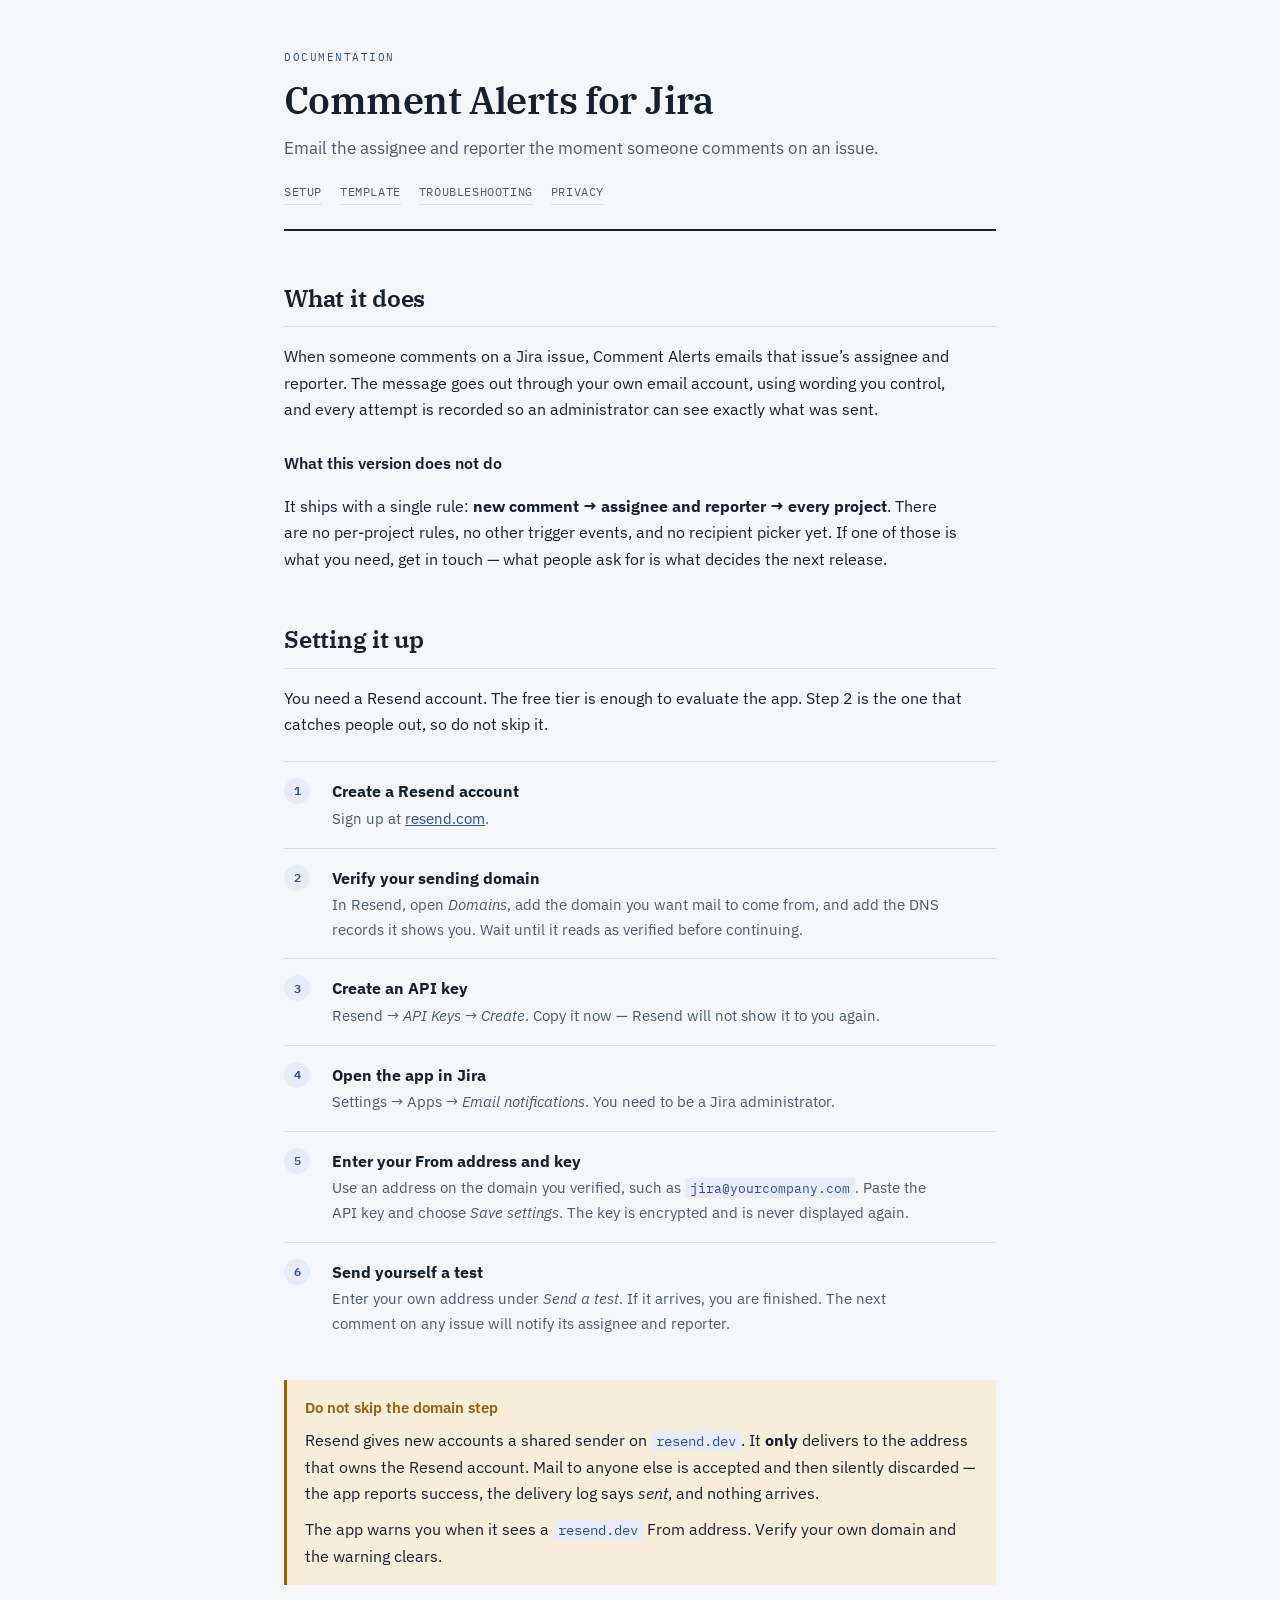
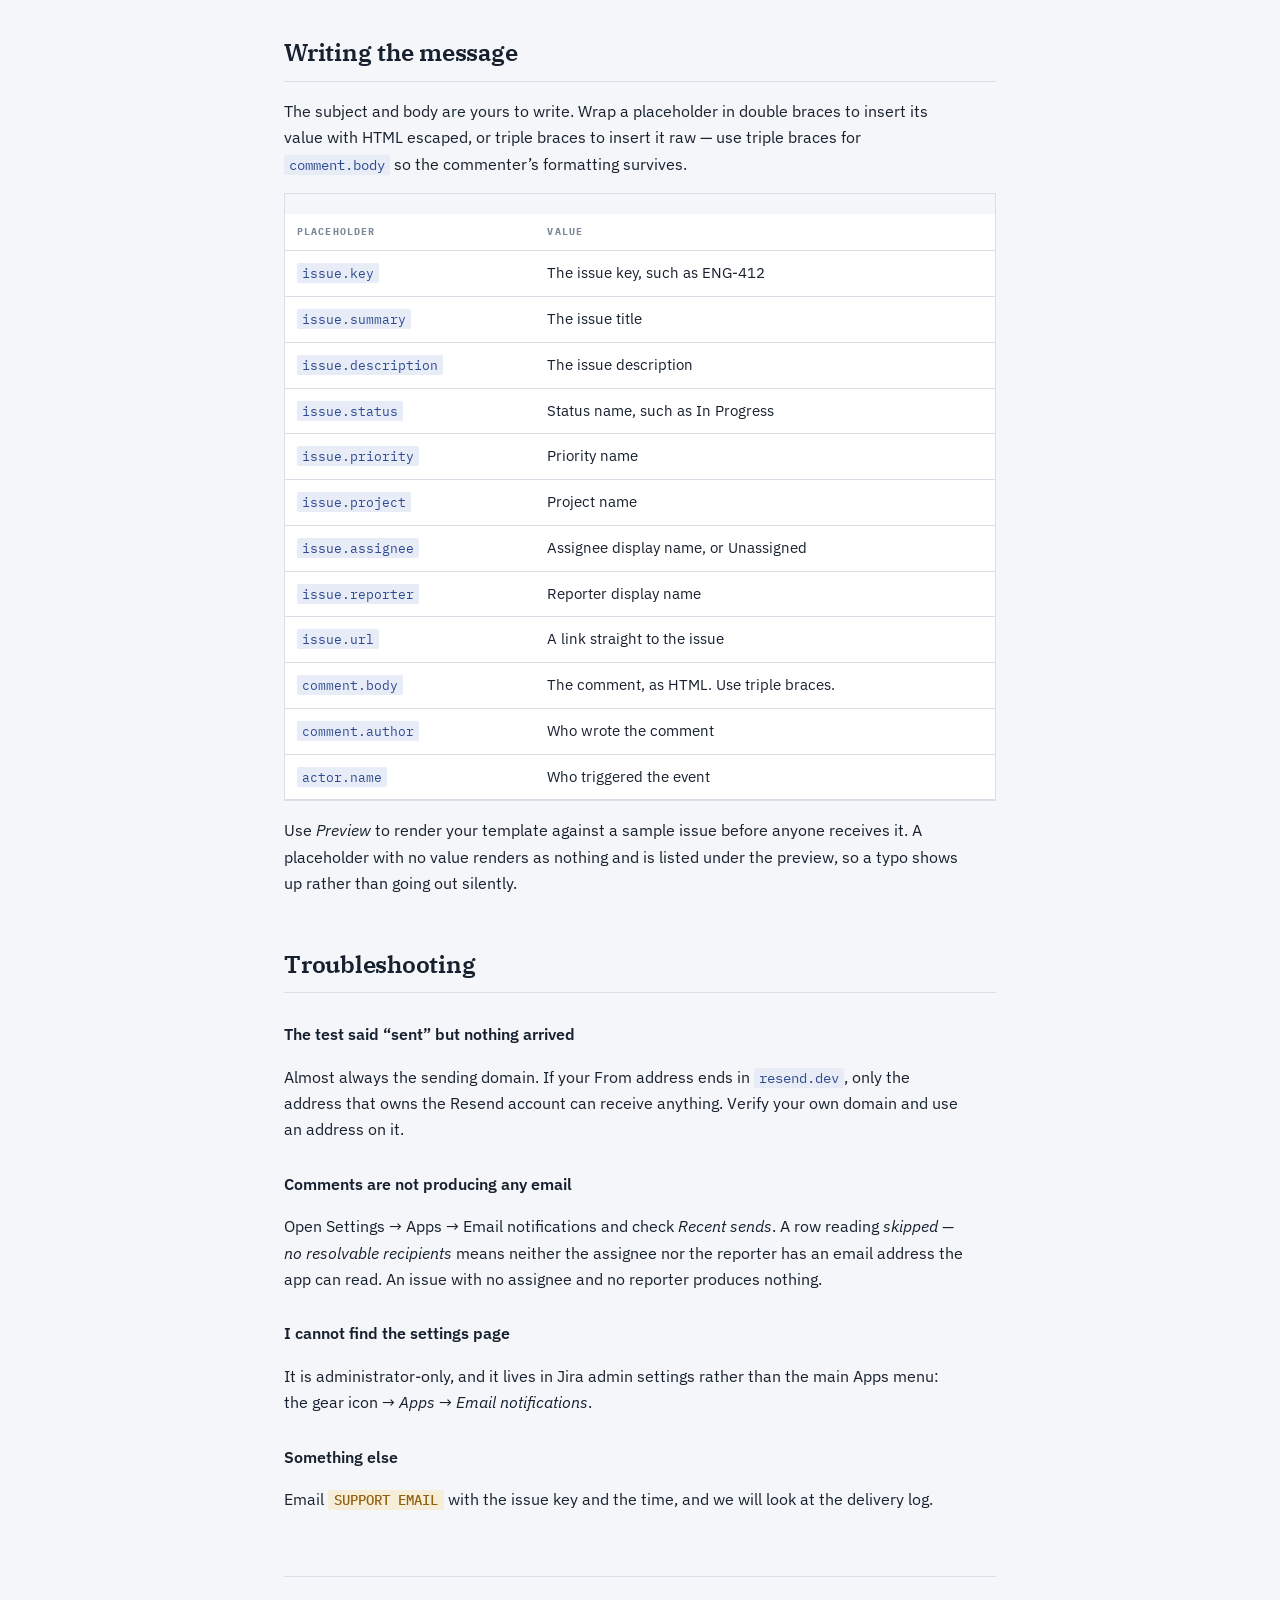
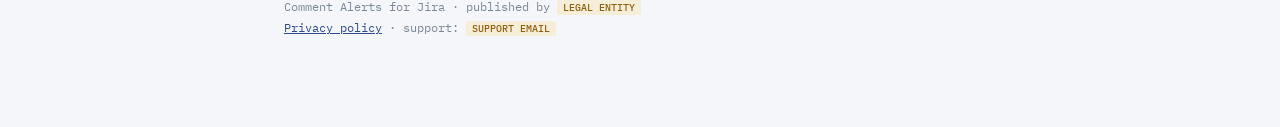
==== index.html @ 955426b3 "Public docs and privacy policy for the Marketplace listing The listing form requires a publicly reac" ====
<!doctype html>
<html lang="en">
<head>
<meta charset="utf-8">
<meta name="viewport" content="width=device-width, initial-scale=1">
<title>Comment Alerts for Jira — Setup guide</title>
<meta name="description" content="Setup and documentation for Comment Alerts for Jira: email the assignee and reporter when someone comments on an issue.">
<link rel="preconnect" href="https://fonts.googleapis.com">
<link rel="preconnect" href="https://fonts.gstatic.com" crossorigin>
<link rel="stylesheet" href="https://fonts.googleapis.com/css2?family=IBM+Plex+Mono:wght@400;500;600&family=IBM+Plex+Sans:wght@400;500;600&family=IBM+Plex+Serif:wght@600&display=swap">
<link rel="stylesheet" href="style.css">
</head>
<body>
<div class="wrap">

<header class="site">
  <p class="kicker">Documentation</p>
  <h1>Comment Alerts for Jira</h1>
  <p class="tagline">Email the assignee and reporter the moment someone comments on an issue.</p>
  <nav class="site">
    <a href="#setup">Setup</a>
    <a href="#template">Template</a>
    <a href="#troubleshooting">Troubleshooting</a>
    <a href="privacy.html">Privacy</a>
  </nav>
</header>

<h2>What it does</h2>
<p>When someone comments on a Jira issue, Comment Alerts emails that issue&rsquo;s assignee and reporter. The message goes out through your own email account, using wording you control, and every attempt is recorded so an administrator can see exactly what was sent.</p>

<h3>What this version does not do</h3>
<p>It ships with a single rule: <strong>new comment &rarr; assignee and reporter &rarr; every project</strong>. There are no per-project rules, no other trigger events, and no recipient picker yet. If one of those is what you need, get in touch &mdash; what people ask for is what decides the next release.</p>

<h2 id="setup">Setting it up</h2>
<p>You need a Resend account. The free tier is enough to evaluate the app. Step 2 is the one that catches people out, so do not skip it.</p>

<ol class="steps">
  <li><span><strong>Create a Resend account</strong><p>Sign up at <a href="https://resend.com">resend.com</a>.</p></span></li>
  <li><span><strong>Verify your sending domain</strong><p>In Resend, open <em>Domains</em>, add the domain you want mail to come from, and add the DNS records it shows you. Wait until it reads as verified before continuing.</p></span></li>
  <li><span><strong>Create an API key</strong><p>Resend &rarr; <em>API Keys</em> &rarr; <em>Create</em>. Copy it now &mdash; Resend will not show it to you again.</p></span></li>
  <li><span><strong>Open the app in Jira</strong><p>Settings &rarr; Apps &rarr; <em>Email notifications</em>. You need to be a Jira administrator.</p></span></li>
  <li><span><strong>Enter your From address and key</strong><p>Use an address on the domain you verified, such as <code>jira@yourcompany.com</code>. Paste the API key and choose <em>Save settings</em>. The key is encrypted and is never displayed again.</p></span></li>
  <li><span><strong>Send yourself a test</strong><p>Enter your own address under <em>Send a test</em>. If it arrives, you are finished. The next comment on any issue will notify its assignee and reporter.</p></span></li>
</ol>

<div class="warn">
  <h3>Do not skip the domain step</h3>
  <p>Resend gives new accounts a shared sender on <code>resend.dev</code>. It <strong>only</strong> delivers to the address that owns the Resend account. Mail to anyone else is accepted and then silently discarded &mdash; the app reports success, the delivery log says <em>sent</em>, and nothing arrives.</p>
  <p>The app warns you when it sees a <code>resend.dev</code> From address. Verify your own domain and the warning clears.</p>
</div>

<h2 id="template">Writing the message</h2>
<p>The subject and body are yours to write. Wrap a placeholder in double braces to insert its value with HTML escaped, or triple braces to insert it raw &mdash; use triple braces for <code>comment.body</code> so the commenter&rsquo;s formatting survives.</p>

<div class="table-wrap">
<table>
  <thead><tr><th>Placeholder</th><th>Value</th></tr></thead>
  <tbody>
    <tr><td><code>issue.key</code></td><td>The issue key, such as ENG-412</td></tr>
    <tr><td><code>issue.summary</code></td><td>The issue title</td></tr>
    <tr><td><code>issue.description</code></td><td>The issue description</td></tr>
    <tr><td><code>issue.status</code></td><td>Status name, such as In Progress</td></tr>
    <tr><td><code>issue.priority</code></td><td>Priority name</td></tr>
    <tr><td><code>issue.project</code></td><td>Project name</td></tr>
    <tr><td><code>issue.assignee</code></td><td>Assignee display name, or Unassigned</td></tr>
    <tr><td><code>issue.reporter</code></td><td>Reporter display name</td></tr>
    <tr><td><code>issue.url</code></td><td>A link straight to the issue</td></tr>
    <tr><td><code>comment.body</code></td><td>The comment, as HTML. Use triple braces.</td></tr>
    <tr><td><code>comment.author</code></td><td>Who wrote the comment</td></tr>
    <tr><td><code>actor.name</code></td><td>Who triggered the event</td></tr>
  </tbody>
</table>
</div>

<p>Use <em>Preview</em> to render your template against a sample issue before anyone receives it. A placeholder with no value renders as nothing and is listed under the preview, so a typo shows up rather than going out silently.</p>

<h2 id="troubleshooting">Troubleshooting</h2>

<h3>The test said &ldquo;sent&rdquo; but nothing arrived</h3>
<p>Almost always the sending domain. If your From address ends in <code>resend.dev</code>, only the address that owns the Resend account can receive anything. Verify your own domain and use an address on it.</p>

<h3>Comments are not producing any email</h3>
<p>Open Settings &rarr; Apps &rarr; Email notifications and check <em>Recent sends</em>. A row reading <em>skipped &mdash; no resolvable recipients</em> means neither the assignee nor the reporter has an email address the app can read. An issue with no assignee and no reporter produces nothing.</p>

<h3>I cannot find the settings page</h3>
<p>It is administrator-only, and it lives in Jira admin settings rather than the main Apps menu: the gear icon &rarr; <em>Apps</em> &rarr; <em>Email notifications</em>.</p>

<h3>Something else</h3>
<p>Email <span class="fill">SUPPORT EMAIL</span> with the issue key and the time, and we will look at the delivery log.</p>

<footer class="site">
  Comment Alerts for Jira &middot; published by <span class="fill">LEGAL ENTITY</span><br>
  <a href="privacy.html">Privacy policy</a> &middot; support: <span class="fill">SUPPORT EMAIL</span>
</footer>

</div>
</body>
</html>
---- style.css ----
:root {
  --paper: #f4f6f9;
  --surface: #ffffff;
  --ink: #16202e;
  --ink-soft: #4d5a6b;
  --ink-faint: #7c8899;
  --rule: #d8dfe7;
  --accent: #2f4b8f;
  --accent-bg: #e7ecf7;
  --warn: #91600f;
  --warn-bg: #f7eeda;
}

@media (prefers-color-scheme: dark) {
  :root {
    --paper: #0d131b;
    --surface: #151d27;
    --ink: #e3e9f0;
    --ink-soft: #a3b0c0;
    --ink-faint: #7d8a9a;
    --rule: #2b3745;
    --accent: #93a9e8;
    --accent-bg: #1d2740;
    --warn: #d7a44f;
    --warn-bg: #2c2415;
  }
}

* { box-sizing: border-box; }

body {
  margin: 0;
  background: var(--paper);
  color: var(--ink);
  font-family: "IBM Plex Sans", -apple-system, BlinkMacSystemFont, "Segoe UI", Helvetica, Arial, sans-serif;
  font-size: 16px;
  line-height: 1.65;
  -webkit-font-smoothing: antialiased;
}

.wrap { max-width: 760px; margin: 0 auto; padding: 0 24px 88px; }

header.site { padding: 48px 0 24px; border-bottom: 2px solid var(--ink); }

.kicker {
  font-family: "IBM Plex Mono", ui-monospace, Menlo, Consolas, monospace;
  font-size: 11px; letter-spacing: 0.14em; text-transform: uppercase;
  color: var(--accent); margin: 0 0 12px;
}

h1 {
  font-family: "IBM Plex Serif", Georgia, serif;
  font-weight: 600; font-size: clamp(28px, 5vw, 38px);
  line-height: 1.15; letter-spacing: -0.015em;
  text-wrap: balance; margin: 0 0 12px;
}

.tagline { color: var(--ink-soft); font-size: 17px; margin: 0; max-width: 60ch; }

nav.site { margin-top: 20px; display: flex; gap: 18px; flex-wrap: wrap; }

nav.site a {
  font-family: "IBM Plex Mono", ui-monospace, Menlo, monospace;
  font-size: 12px; letter-spacing: 0.05em; text-transform: uppercase;
  color: var(--ink-soft); text-decoration: none;
  border-bottom: 1px solid var(--rule); padding-bottom: 2px;
}

nav.site a:hover, nav.site a:focus-visible { color: var(--accent); border-color: var(--accent); }

h2 {
  font-family: "IBM Plex Serif", Georgia, serif;
  font-weight: 600; font-size: 24px; letter-spacing: -0.01em;
  margin: 48px 0 4px; padding-bottom: 8px; border-bottom: 1px solid var(--rule);
}

h3 { font-size: 16px; font-weight: 600; margin: 28px 0 6px; }

p { max-width: 68ch; }

code {
  font-family: "IBM Plex Mono", ui-monospace, Menlo, Consolas, monospace;
  font-size: 0.88em; background: var(--accent-bg); color: var(--accent);
  padding: 1px 5px; border-radius: 2px; word-break: break-word;
}

ol.steps { counter-reset: s; list-style: none; padding: 0; margin: 24px 0 0; }

ol.steps > li {
  counter-increment: s;
  display: grid; grid-template-columns: 32px 1fr; gap: 16px;
  padding: 16px 0; border-top: 1px solid var(--rule);
}

ol.steps > li::before {
  content: counter(s);
  font-family: "IBM Plex Mono", ui-monospace, Menlo, monospace;
  font-size: 12px; font-weight: 600;
  color: var(--accent); background: var(--accent-bg);
  width: 26px; height: 26px; border-radius: 50%;
  display: flex; align-items: center; justify-content: center;
}

ol.steps strong { display: block; margin-bottom: 2px; }
ol.steps p { margin: 0; color: var(--ink-soft); font-size: 15px; }

.warn {
  background: var(--warn-bg); border-left: 3px solid var(--warn);
  padding: 16px 18px; margin: 28px 0 0;
}

.warn h3 { margin: 0 0 6px; color: var(--warn); font-size: 15px; }
.warn p { margin: 0 0 10px; }
.warn p:last-child { margin-bottom: 0; }

.fill {
  font-family: "IBM Plex Mono", ui-monospace, Menlo, monospace;
  font-size: 0.88em; background: var(--warn-bg); color: var(--warn);
  padding: 1px 6px; border-radius: 2px; font-weight: 500;
}

table { width: 100%; border-collapse: collapse; margin-top: 20px; font-size: 15px; background: var(--surface); }
th { text-align: left; font-family: "IBM Plex Mono", ui-monospace, Menlo, monospace;
     font-size: 10px; letter-spacing: 0.11em; text-transform: uppercase; color: var(--ink-faint);
     padding: 10px 12px; border-bottom: 1px solid var(--rule); }
td { padding: 10px 12px; border-bottom: 1px solid var(--rule); vertical-align: top; }
.table-wrap { overflow-x: auto; border: 1px solid var(--rule); }

footer.site {
  margin-top: 64px; padding-top: 20px; border-top: 1px solid var(--rule);
  font-family: "IBM Plex Mono", ui-monospace, Menlo, monospace;
  font-size: 11.5px; color: var(--ink-faint); line-height: 1.8;
}

a { color: var(--accent); }
a:focus-visible { outline: 2px solid var(--accent); outline-offset: 2px; }
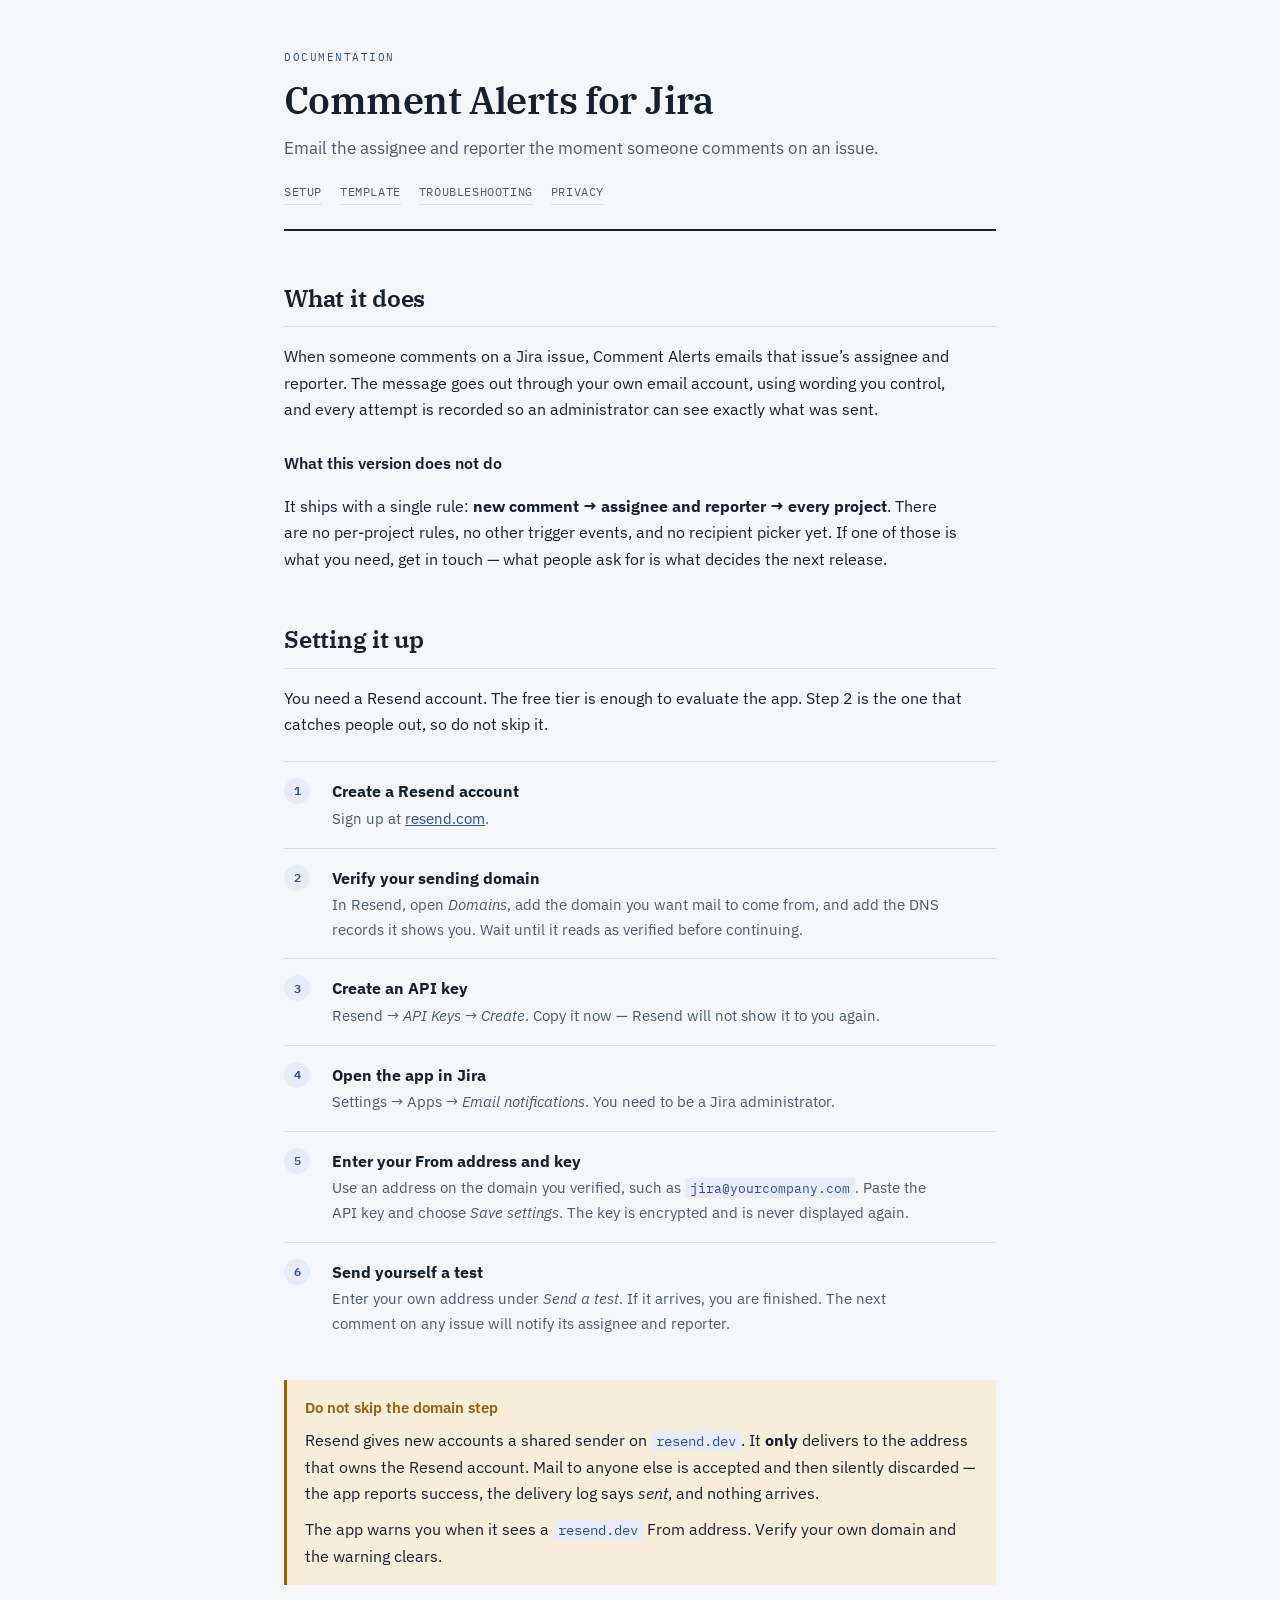
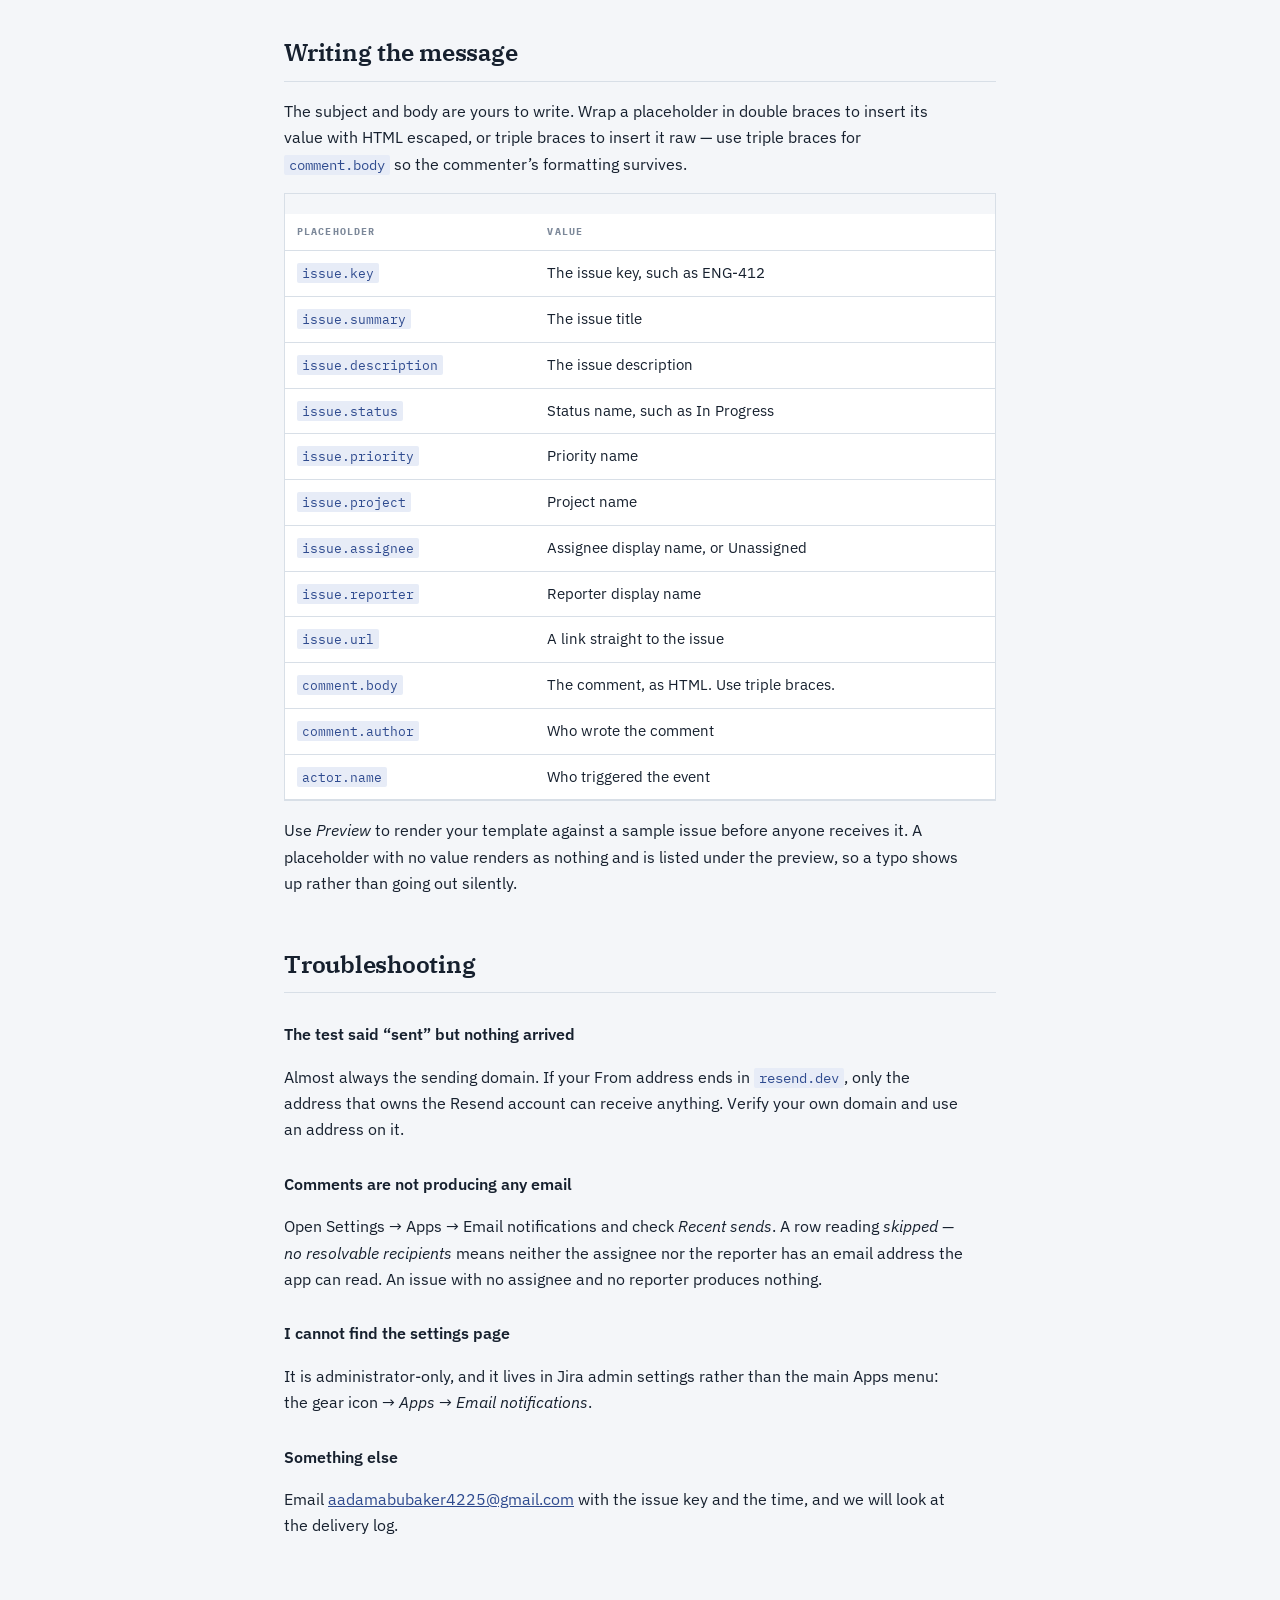
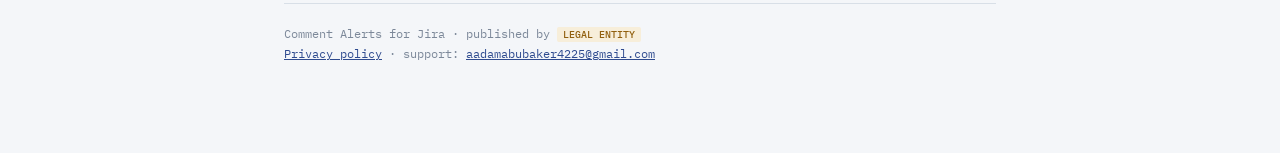
==== commit 916a49be: "Fill in the support address Three placeholders across the two pages become mailto links. LEGAL ENTIT" ====
--- a/index.html
+++ b/index.html
@@ -86,11 +86,11 @@
 <p>It is administrator-only, and it lives in Jira admin settings rather than the main Apps menu: the gear icon &rarr; <em>Apps</em> &rarr; <em>Email notifications</em>.</p>
 
 <h3>Something else</h3>
-<p>Email <span class="fill">SUPPORT EMAIL</span> with the issue key and the time, and we will look at the delivery log.</p>
+<p>Email <a href="mailto:aadamabubaker4225@gmail.com">aadamabubaker4225@gmail.com</a> with the issue key and the time, and we will look at the delivery log.</p>
 
 <footer class="site">
   Comment Alerts for Jira &middot; published by <span class="fill">LEGAL ENTITY</span><br>
-  <a href="privacy.html">Privacy policy</a> &middot; support: <span class="fill">SUPPORT EMAIL</span>
+  <a href="privacy.html">Privacy policy</a> &middot; support: <a href="mailto:aadamabubaker4225@gmail.com">aadamabubaker4225@gmail.com</a>
 </footer>
 
 </div>
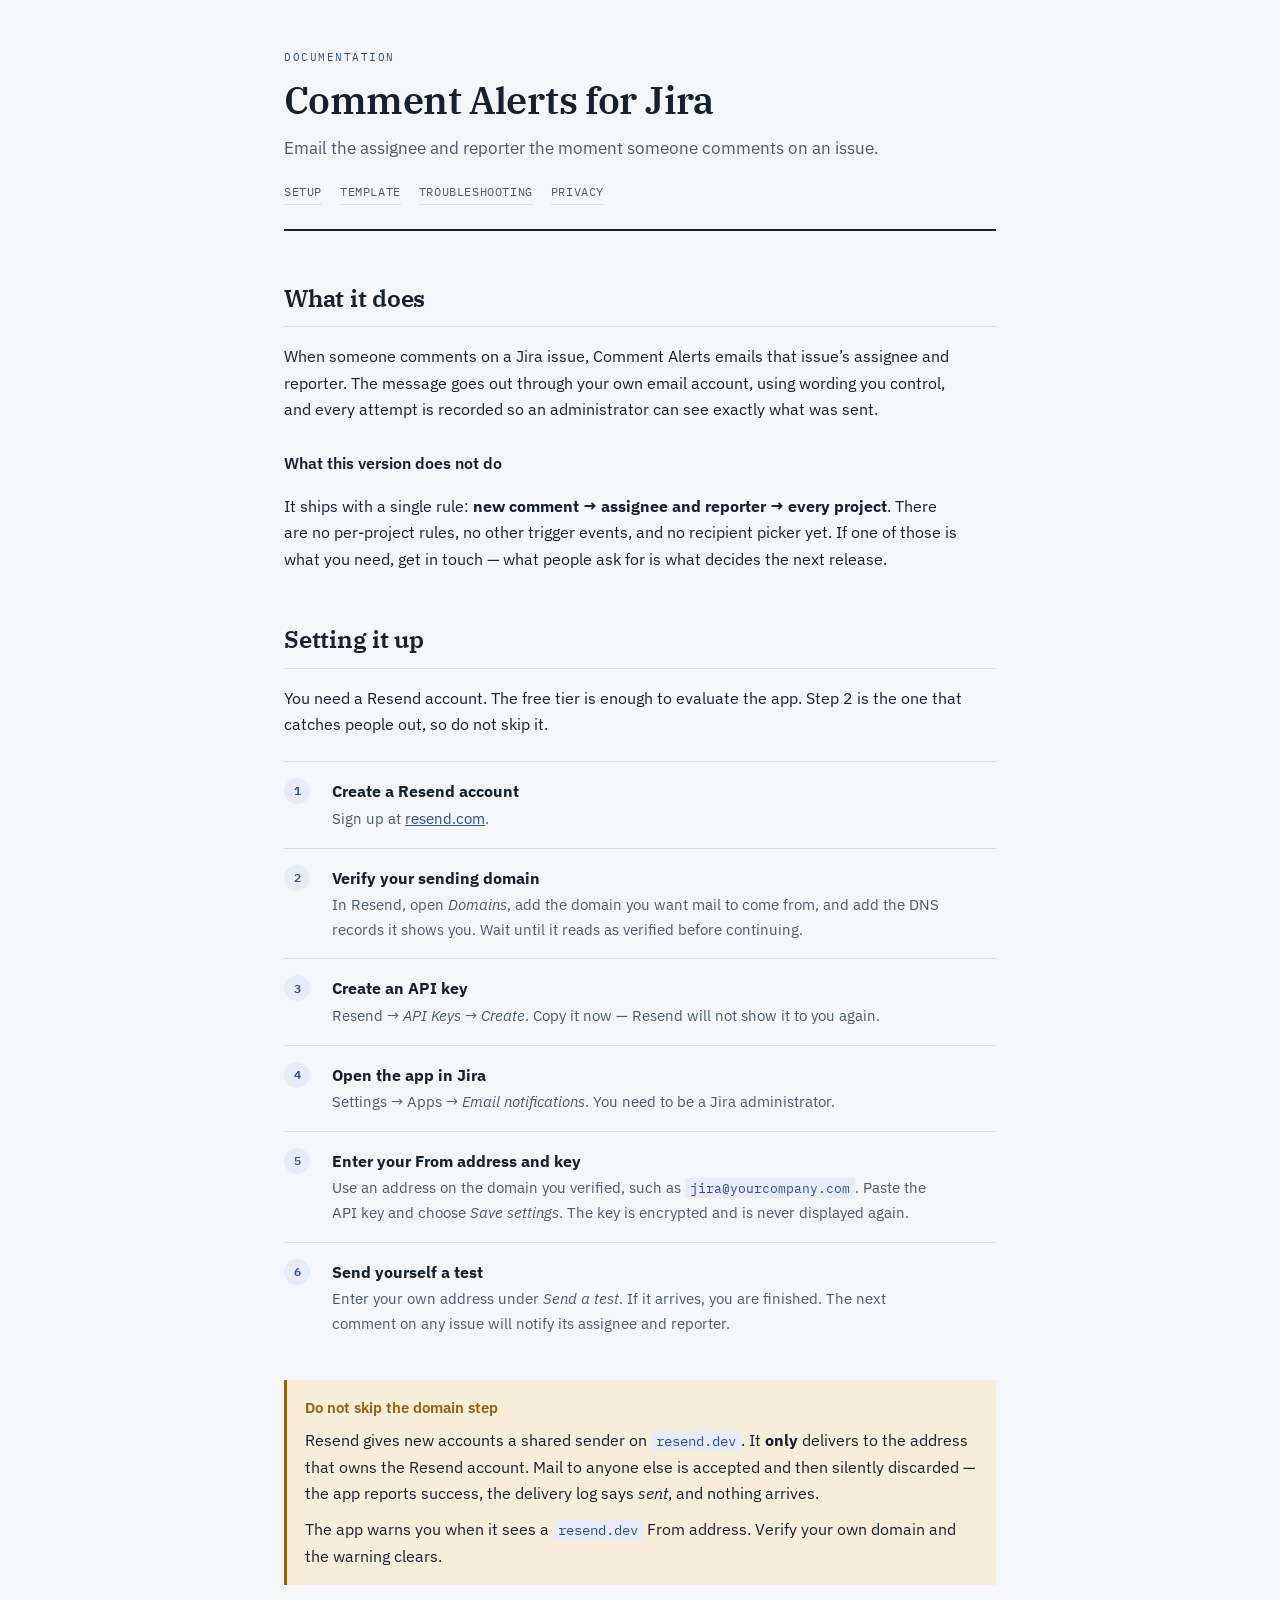
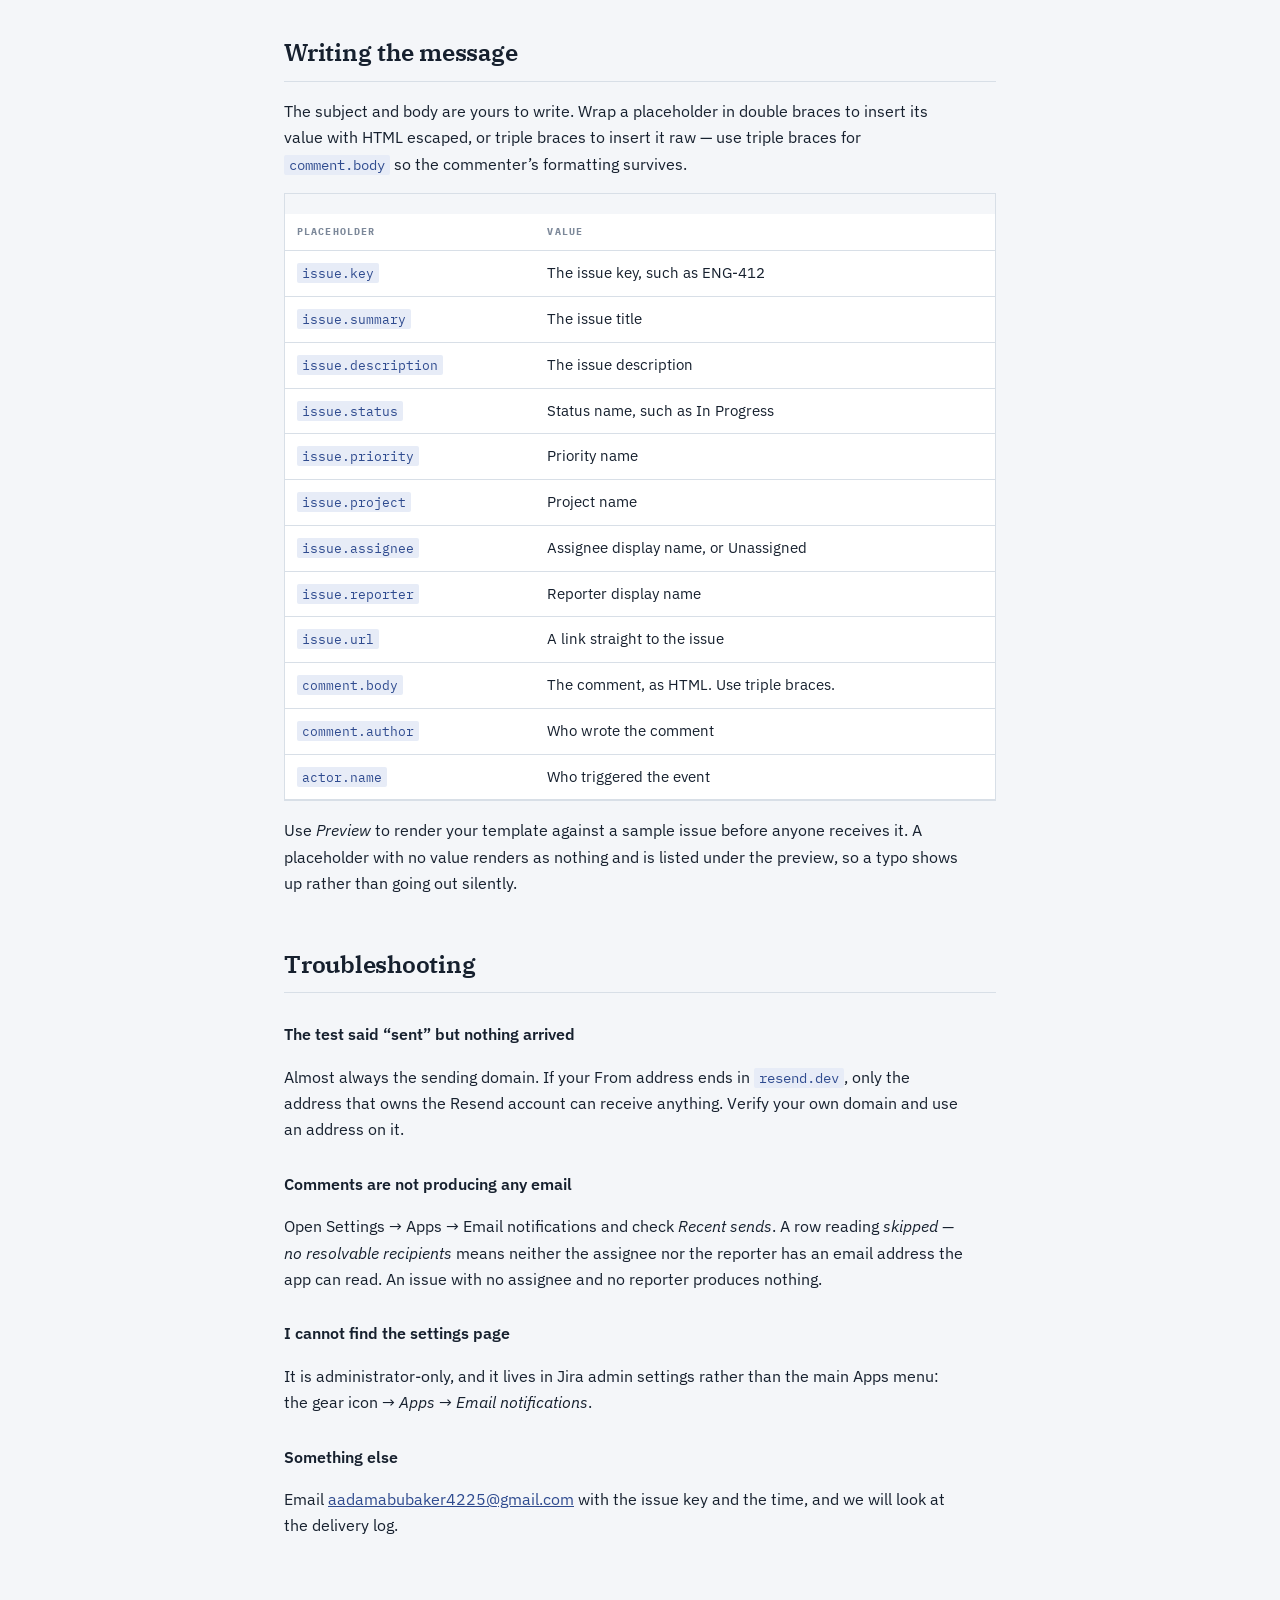
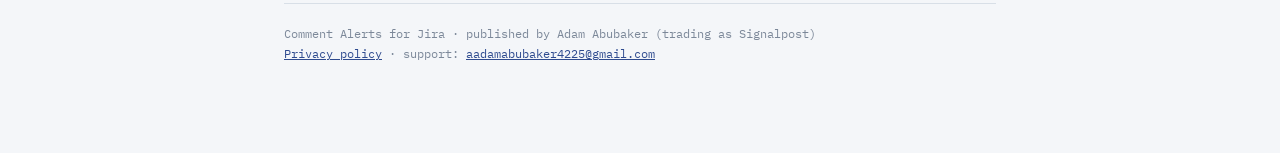
==== commit 1166f28c: "Name the publisher on both pages The four LEGAL ENTITY placeholders become "Adam Abubaker (trading a" ====
--- a/index.html
+++ b/index.html
@@ -89,7 +89,7 @@
 <p>Email <a href="mailto:aadamabubaker4225@gmail.com">aadamabubaker4225@gmail.com</a> with the issue key and the time, and we will look at the delivery log.</p>
 
 <footer class="site">
-  Comment Alerts for Jira &middot; published by <span class="fill">LEGAL ENTITY</span><br>
+  Comment Alerts for Jira &middot; published by Adam Abubaker (trading as Signalpost)<br>
   <a href="privacy.html">Privacy policy</a> &middot; support: <a href="mailto:aadamabubaker4225@gmail.com">aadamabubaker4225@gmail.com</a>
 </footer>
 
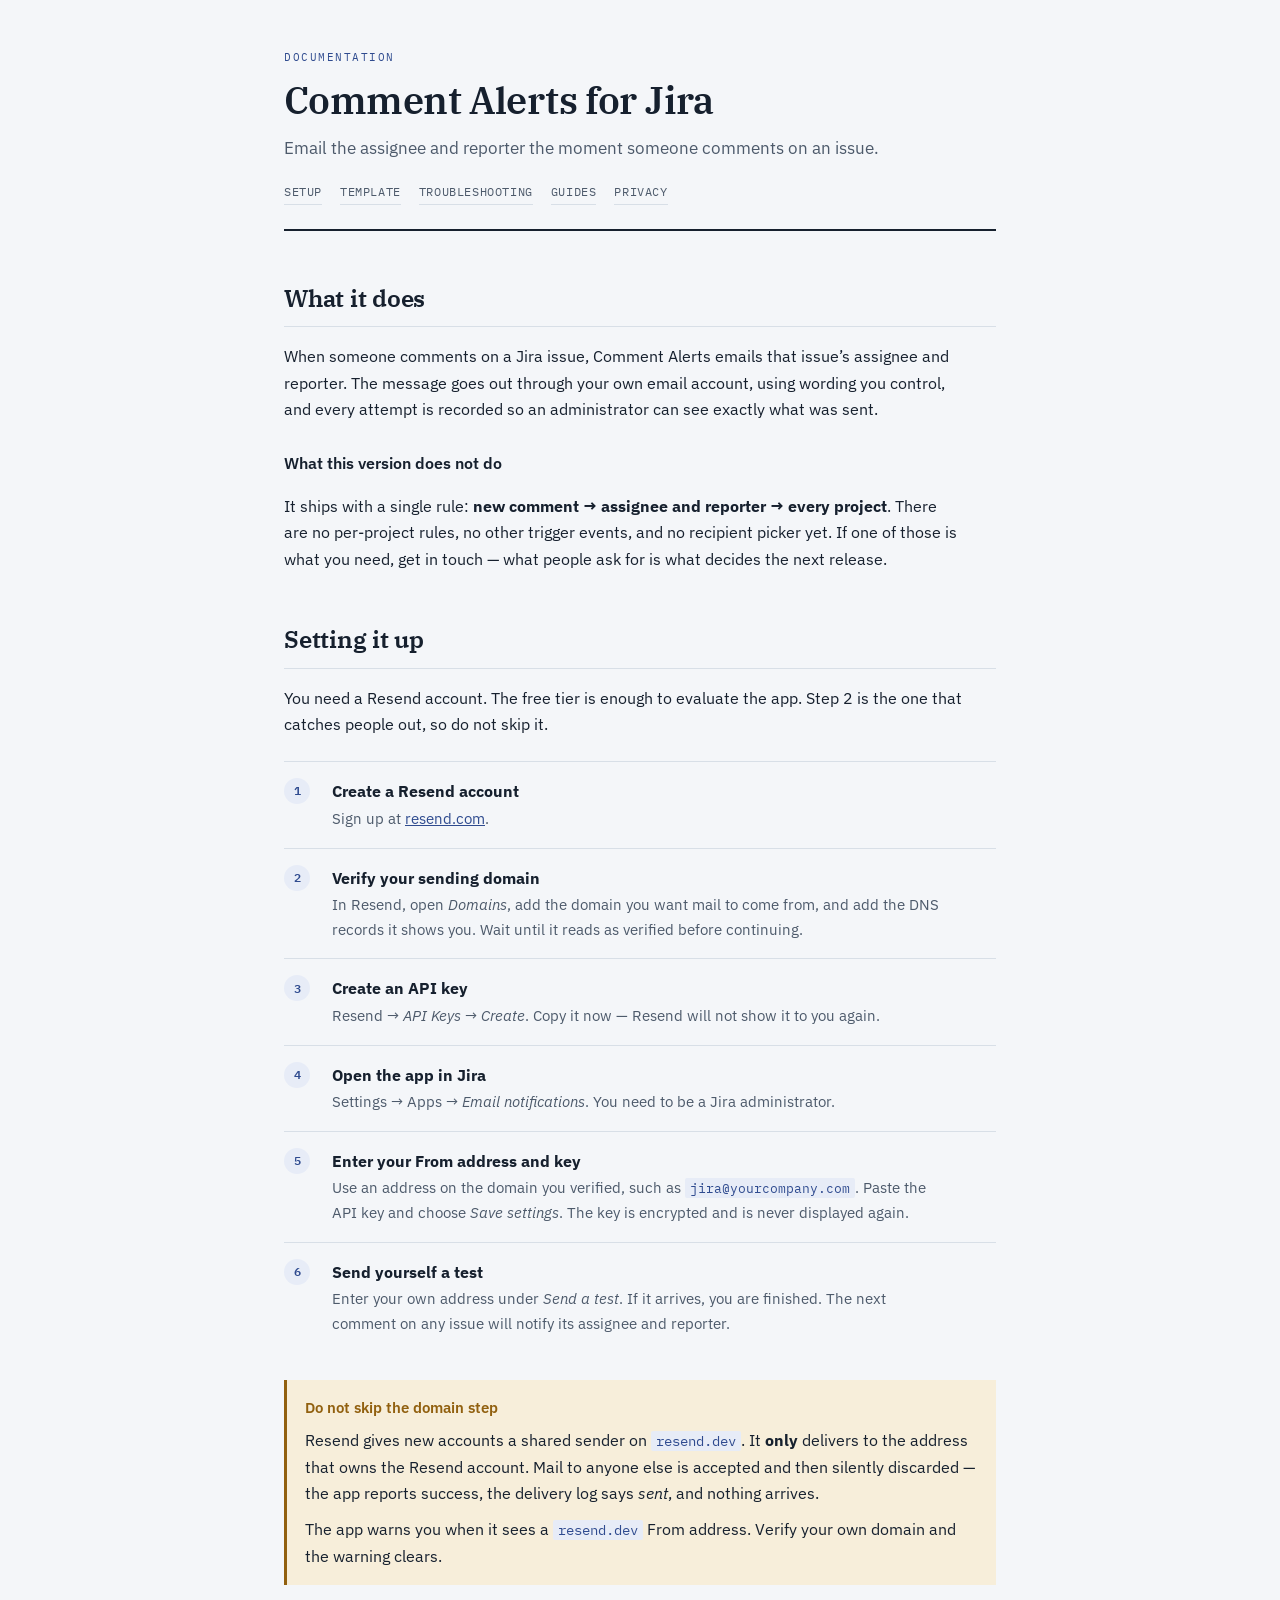
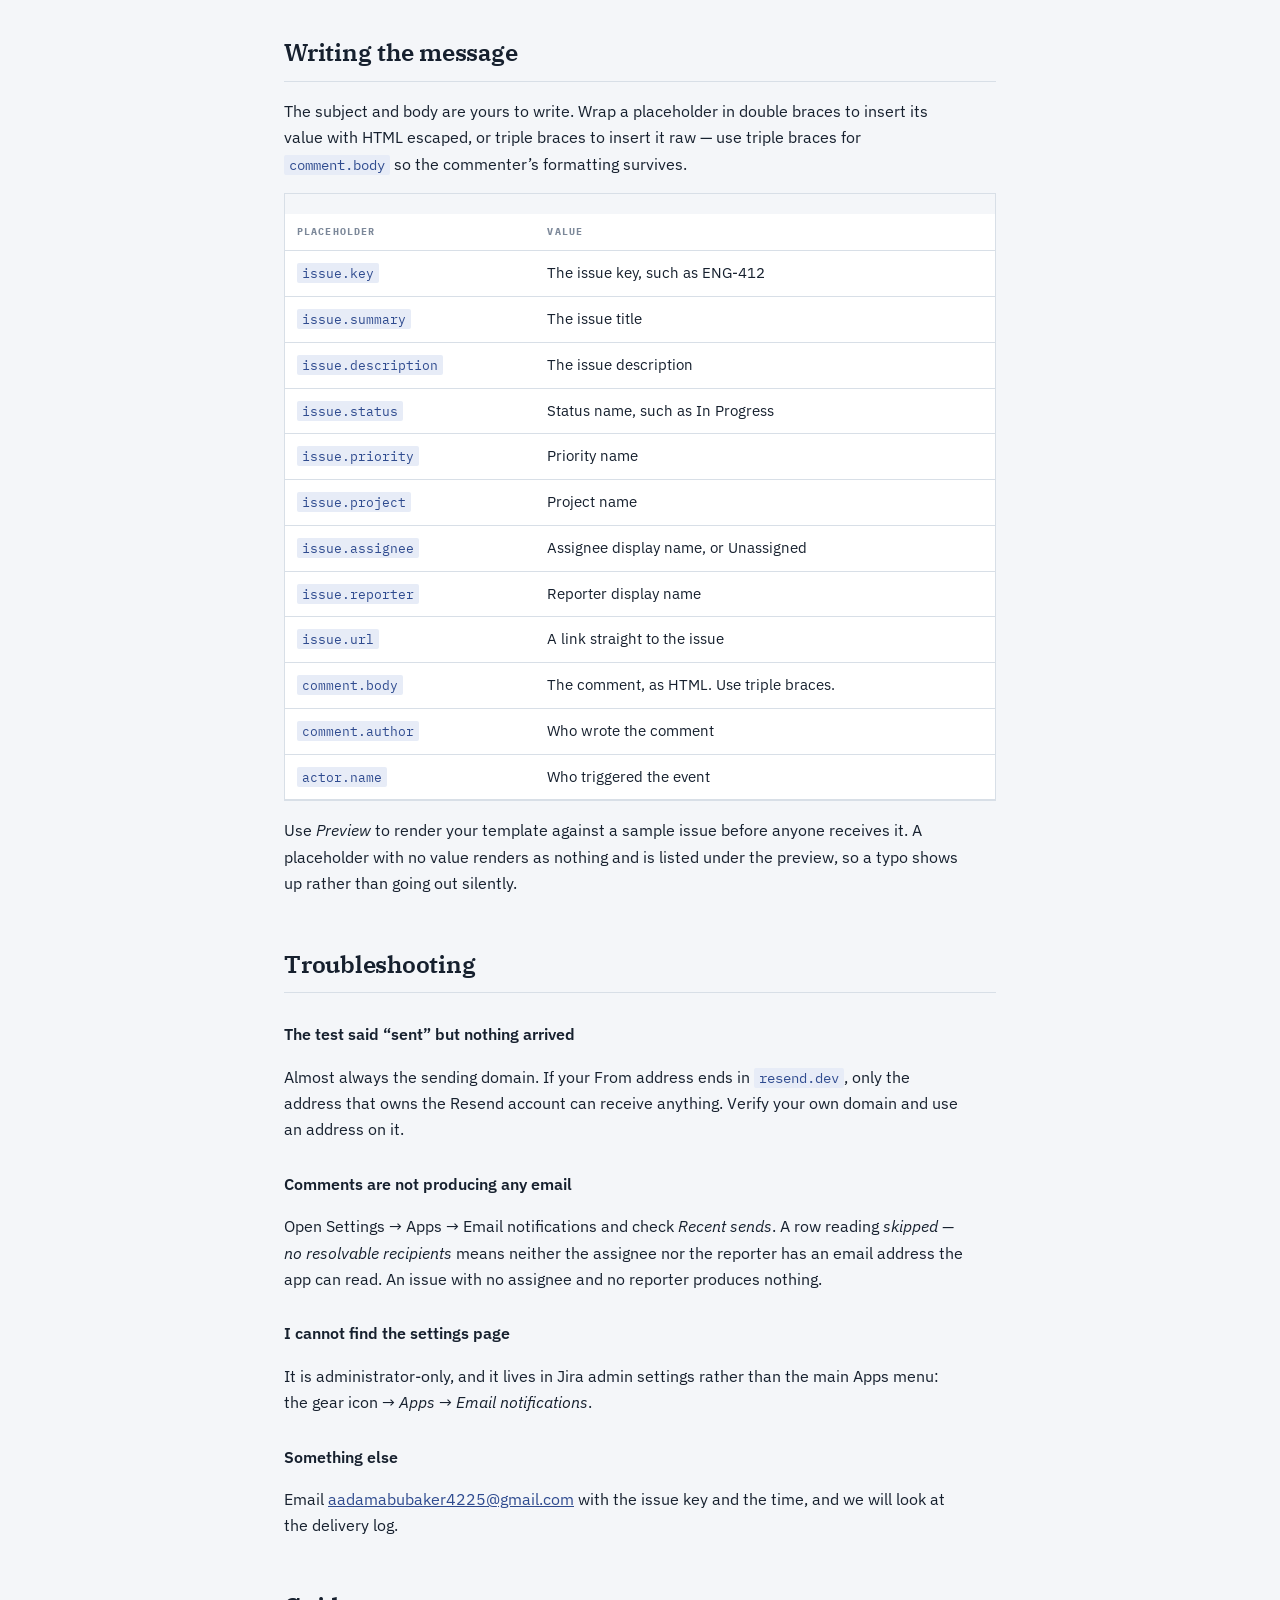
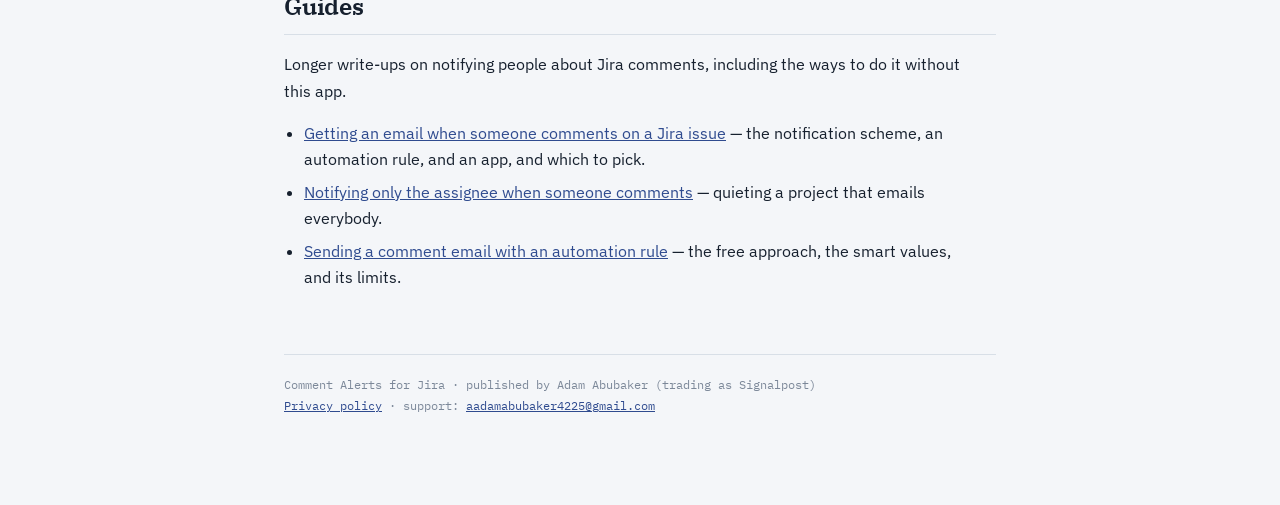
==== commit 7f80f04e: "Add three guides on Jira comment notifications Marketplace search does nothing for an app with no in" ====
--- a/index.html
+++ b/index.html
@@ -21,6 +21,7 @@
     <a href="#setup">Setup</a>
     <a href="#template">Template</a>
     <a href="#troubleshooting">Troubleshooting</a>
+    <a href="#guides">Guides</a>
     <a href="privacy.html">Privacy</a>
   </nav>
 </header>
@@ -88,6 +89,14 @@
 <h3>Something else</h3>
 <p>Email <a href="mailto:aadamabubaker4225@gmail.com">aadamabubaker4225@gmail.com</a> with the issue key and the time, and we will look at the delivery log.</p>
 
+<h2 id="guides">Guides</h2>
+<p>Longer write-ups on notifying people about Jira comments, including the ways to do it without this app.</p>
+<ul>
+  <li><a href="jira-email-when-someone-comments.html">Getting an email when someone comments on a Jira issue</a> &mdash; the notification scheme, an automation rule, and an app, and which to pick.</li>
+  <li><a href="notify-only-assignee-and-reporter.html">Notifying only the assignee when someone comments</a> &mdash; quieting a project that emails everybody.</li>
+  <li><a href="jira-automation-comment-email.html">Sending a comment email with an automation rule</a> &mdash; the free approach, the smart values, and its limits.</li>
+</ul>
+
 <footer class="site">
   Comment Alerts for Jira &middot; published by Adam Abubaker (trading as Signalpost)<br>
   <a href="privacy.html">Privacy policy</a> &middot; support: <a href="mailto:aadamabubaker4225@gmail.com">aadamabubaker4225@gmail.com</a>
--- a/style.css
+++ b/style.css
@@ -77,6 +77,8 @@
 h3 { font-size: 16px; font-weight: 600; margin: 28px 0 6px; }
 
 p { max-width: 68ch; }
+ul { max-width: 68ch; padding-left: 20px; }
+ul li { margin: 6px 0; }
 
 code {
   font-family: "IBM Plex Mono", ui-monospace, Menlo, Consolas, monospace;
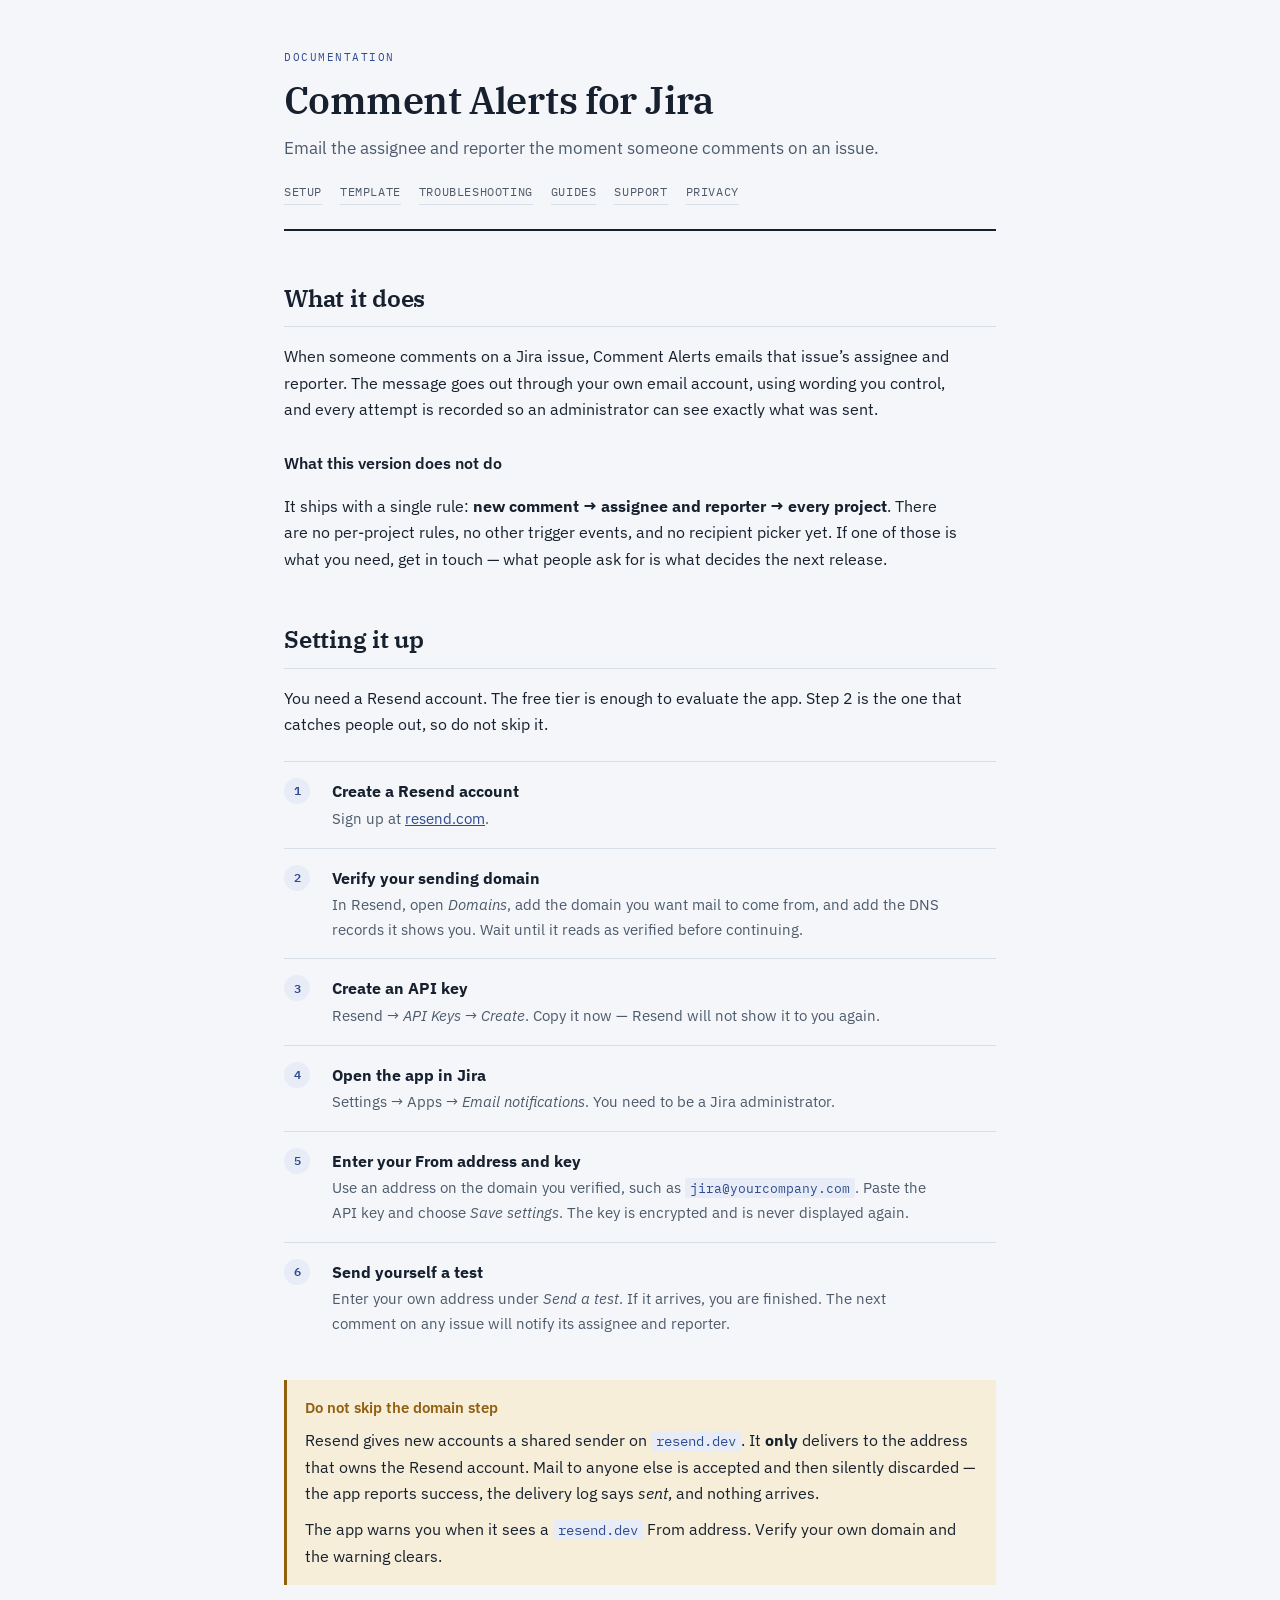
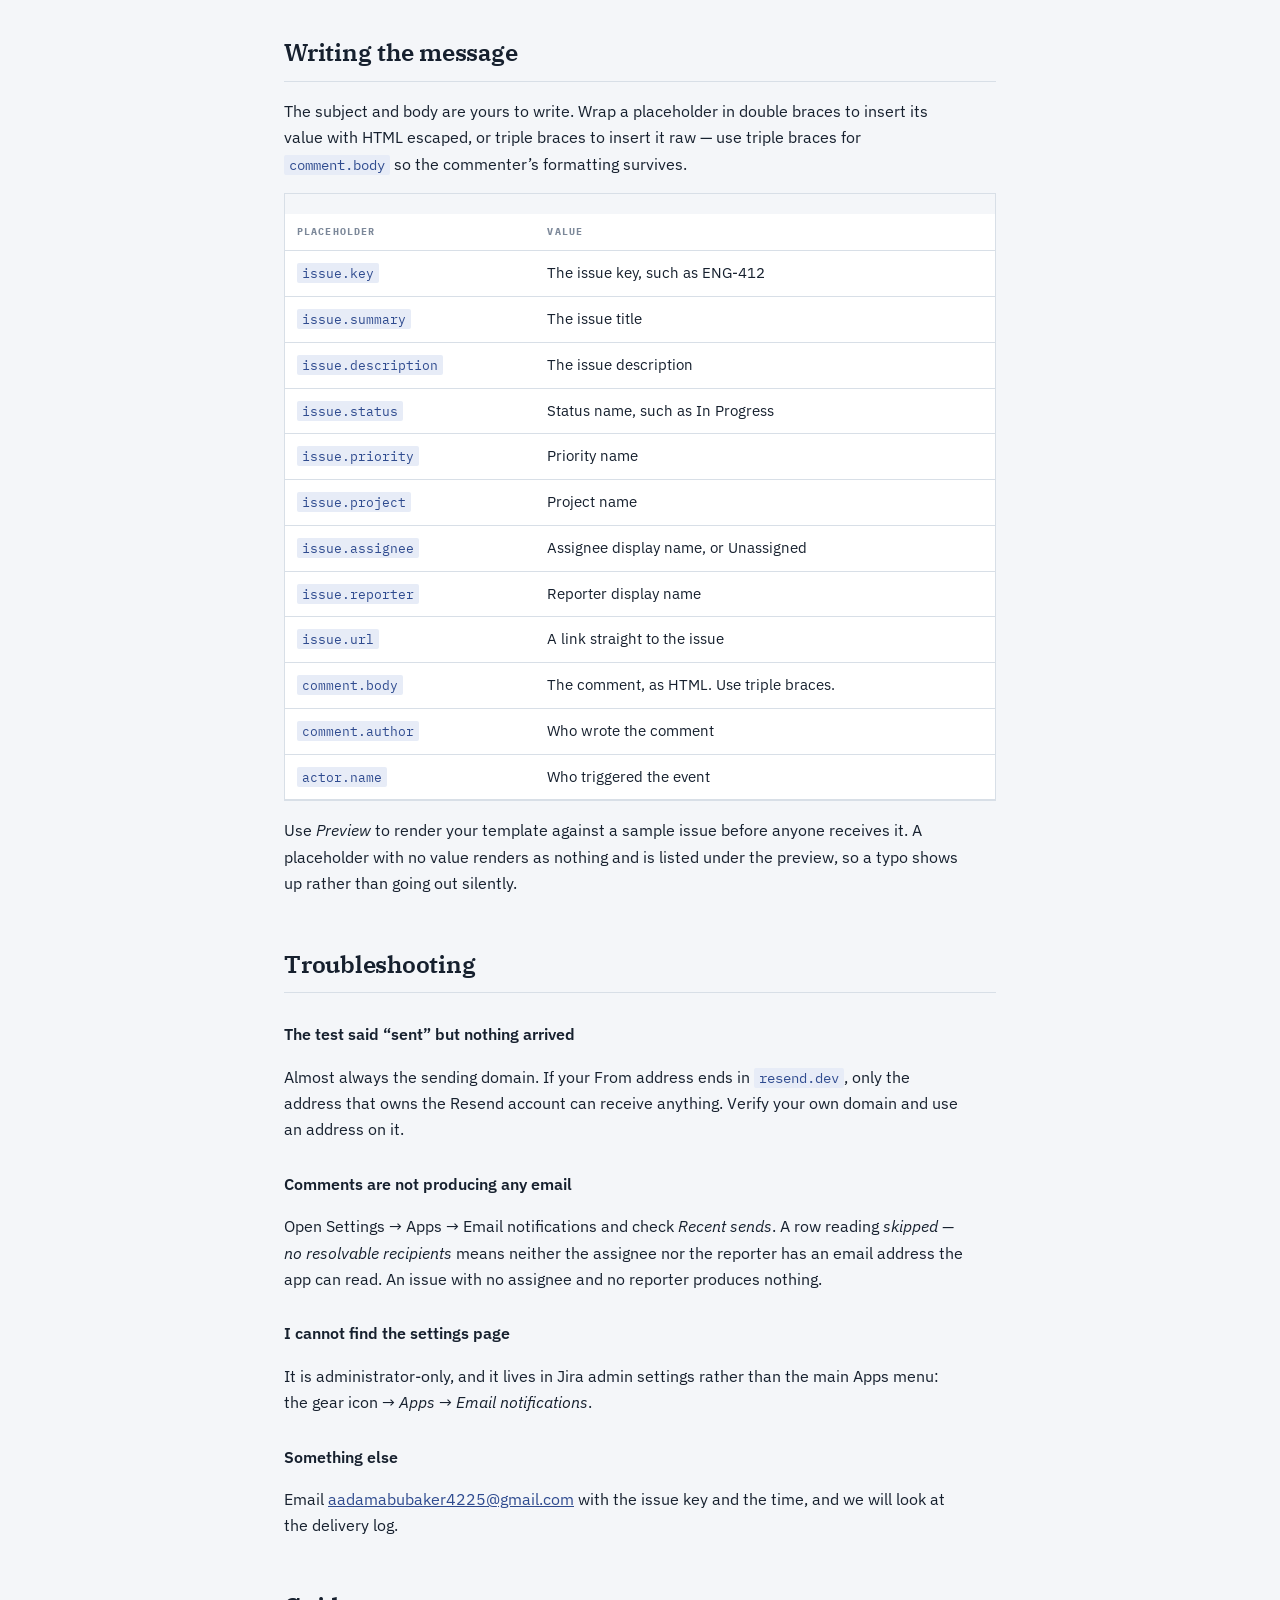
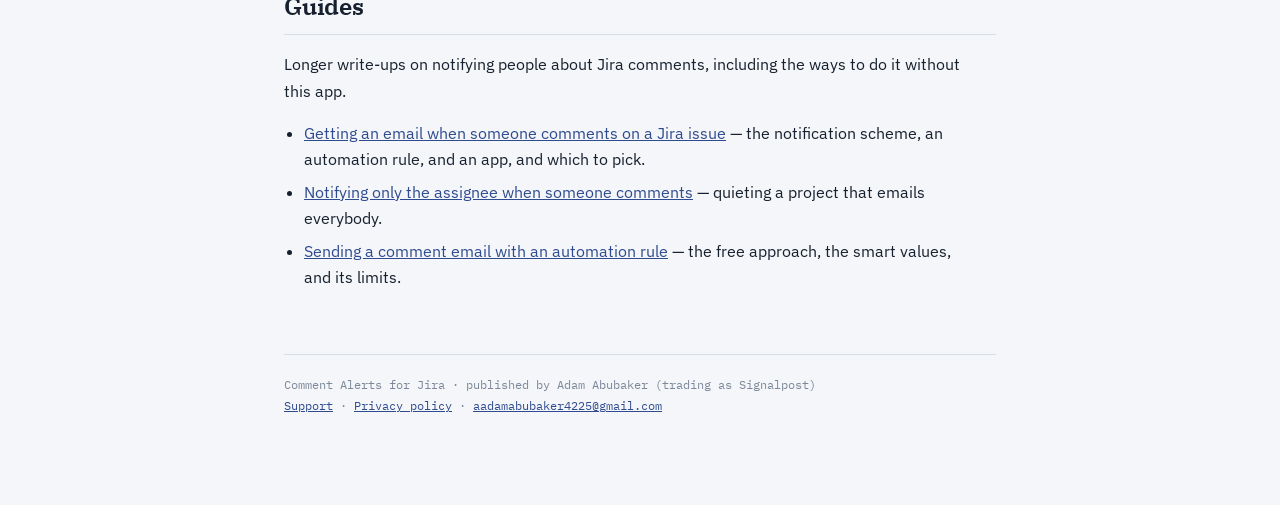
==== commit e2d2445a: "Add the support page the listing points at The Support URL on the Marketplace listing was returning " ====
--- a/index.html
+++ b/index.html
@@ -22,6 +22,7 @@
     <a href="#template">Template</a>
     <a href="#troubleshooting">Troubleshooting</a>
     <a href="#guides">Guides</a>
+    <a href="support.html">Support</a>
     <a href="privacy.html">Privacy</a>
   </nav>
 </header>
@@ -99,7 +100,7 @@
 
 <footer class="site">
   Comment Alerts for Jira &middot; published by Adam Abubaker (trading as Signalpost)<br>
-  <a href="privacy.html">Privacy policy</a> &middot; support: <a href="mailto:aadamabubaker4225@gmail.com">aadamabubaker4225@gmail.com</a>
+  <a href="support.html">Support</a> &middot; <a href="privacy.html">Privacy policy</a> &middot; <a href="mailto:aadamabubaker4225@gmail.com">aadamabubaker4225@gmail.com</a>
 </footer>
 
 </div>
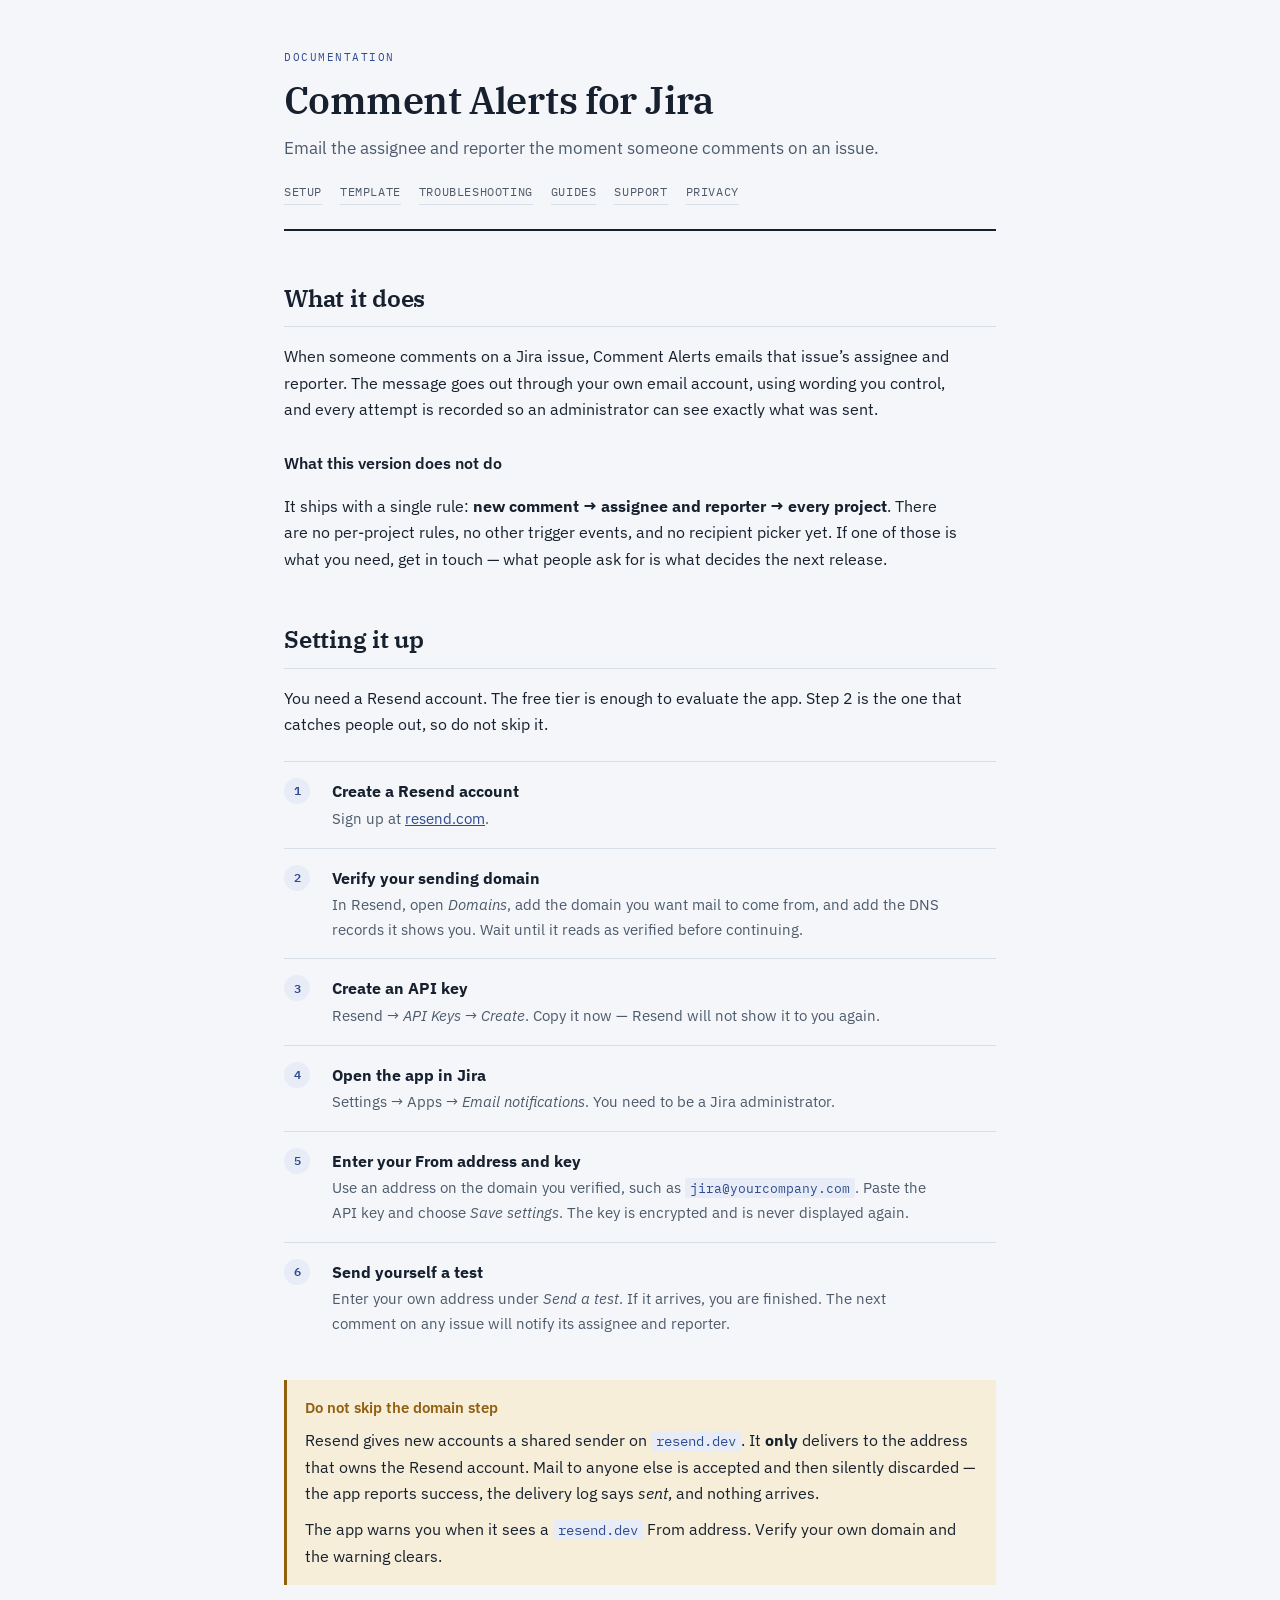
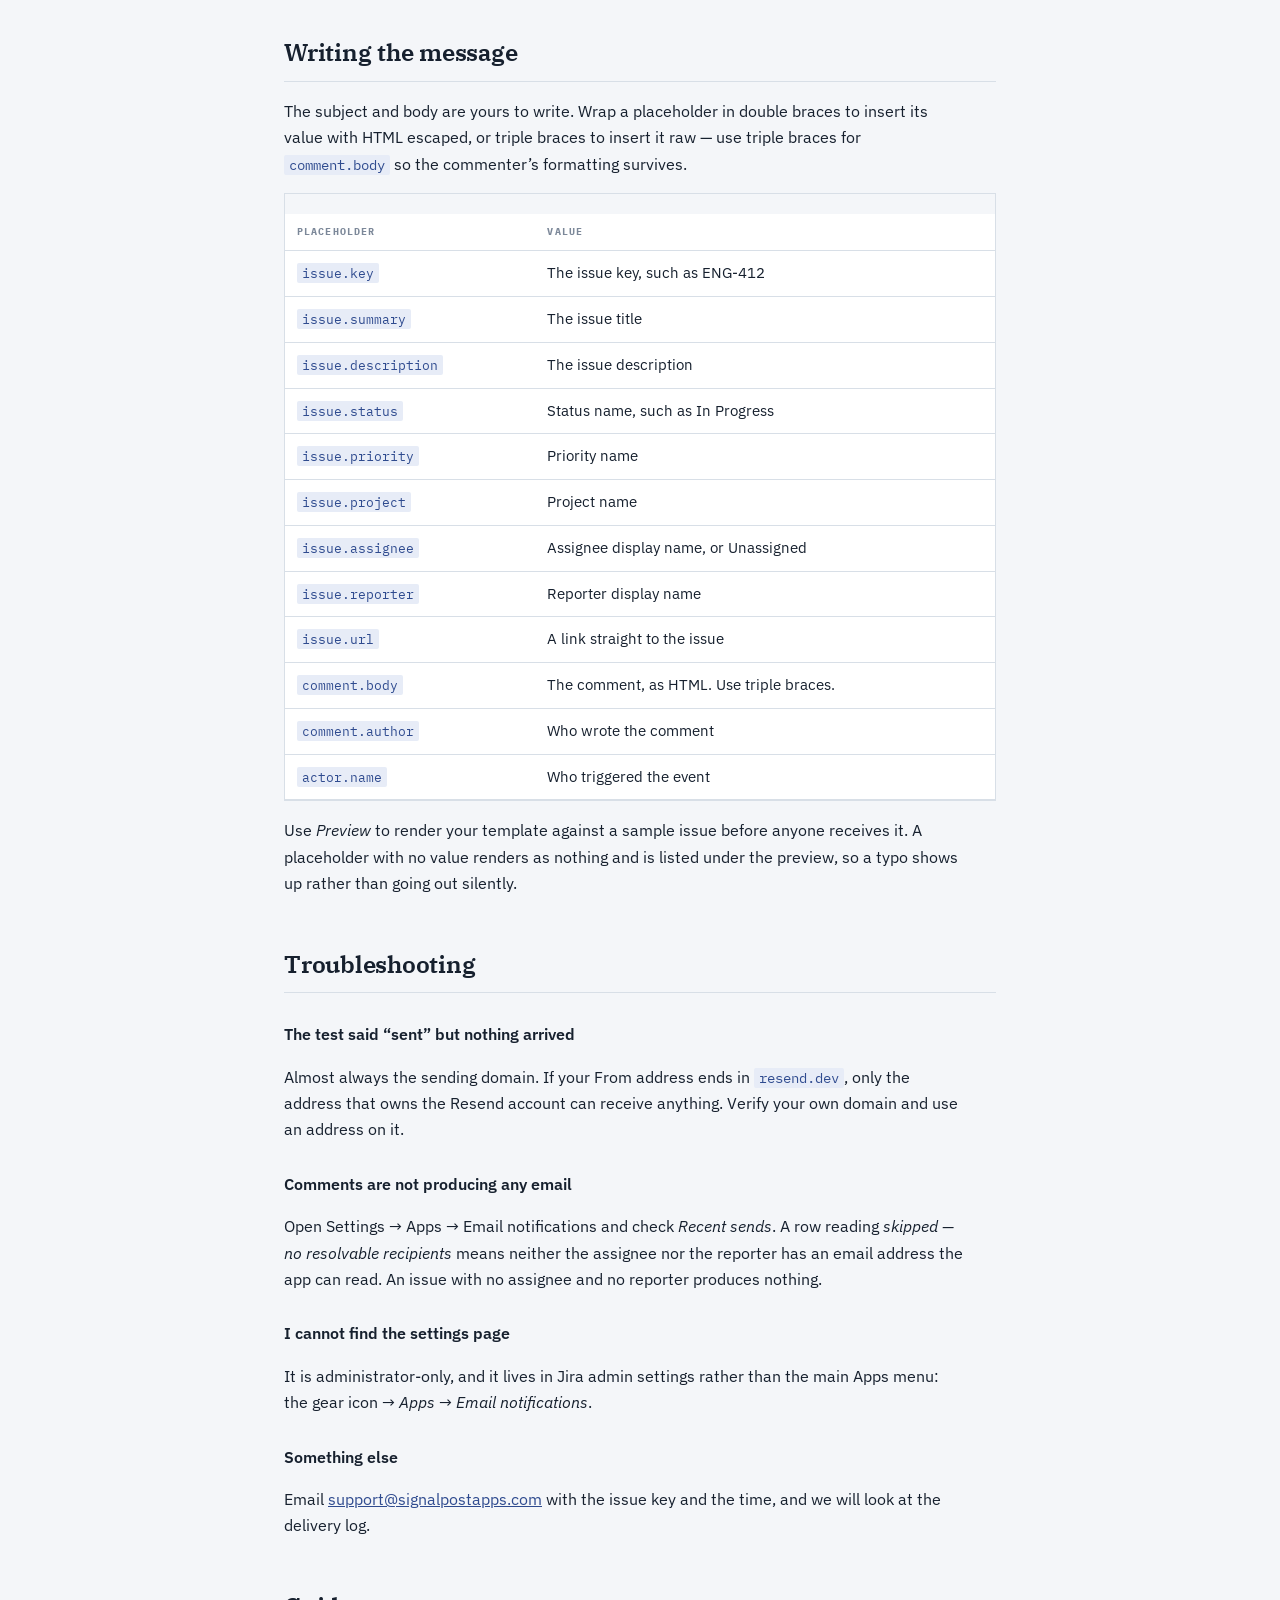
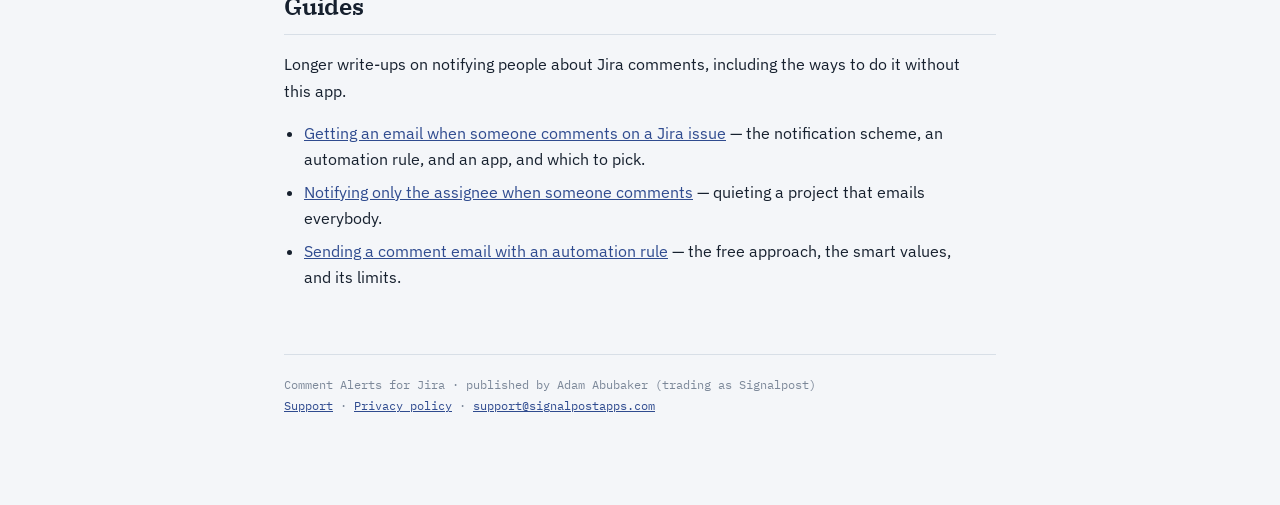
==== commit bae00859: "Use the support address and the new domain everywhere Every page still gave a Gmail address as the w" ====
--- a/index.html
+++ b/index.html
@@ -88,7 +88,7 @@
 <p>It is administrator-only, and it lives in Jira admin settings rather than the main Apps menu: the gear icon &rarr; <em>Apps</em> &rarr; <em>Email notifications</em>.</p>
 
 <h3>Something else</h3>
-<p>Email <a href="mailto:aadamabubaker4225@gmail.com">aadamabubaker4225@gmail.com</a> with the issue key and the time, and we will look at the delivery log.</p>
+<p>Email <a href="mailto:support@signalpostapps.com">support@signalpostapps.com</a> with the issue key and the time, and we will look at the delivery log.</p>
 
 <h2 id="guides">Guides</h2>
 <p>Longer write-ups on notifying people about Jira comments, including the ways to do it without this app.</p>
@@ -100,7 +100,7 @@
 
 <footer class="site">
   Comment Alerts for Jira &middot; published by Adam Abubaker (trading as Signalpost)<br>
-  <a href="support.html">Support</a> &middot; <a href="privacy.html">Privacy policy</a> &middot; <a href="mailto:aadamabubaker4225@gmail.com">aadamabubaker4225@gmail.com</a>
+  <a href="support.html">Support</a> &middot; <a href="privacy.html">Privacy policy</a> &middot; <a href="mailto:support@signalpostapps.com">support@signalpostapps.com</a>
 </footer>
 
 </div>
